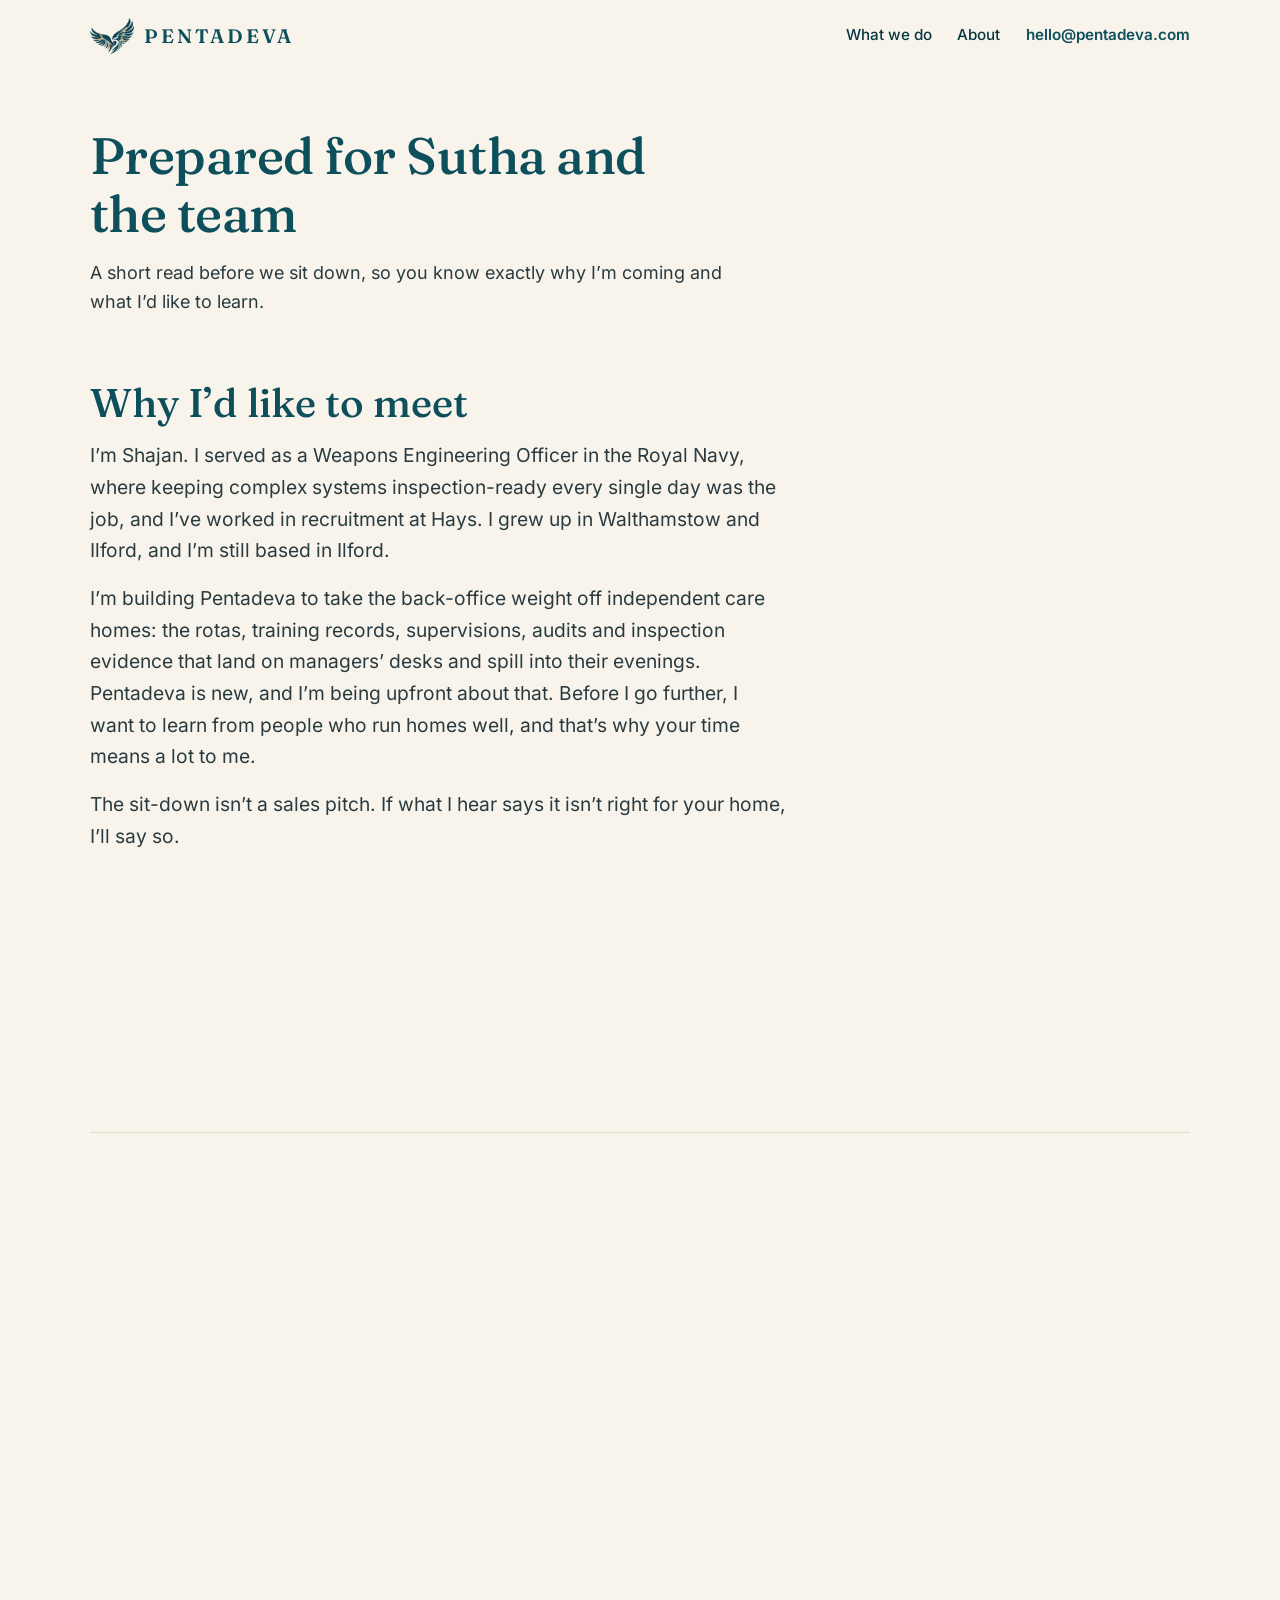
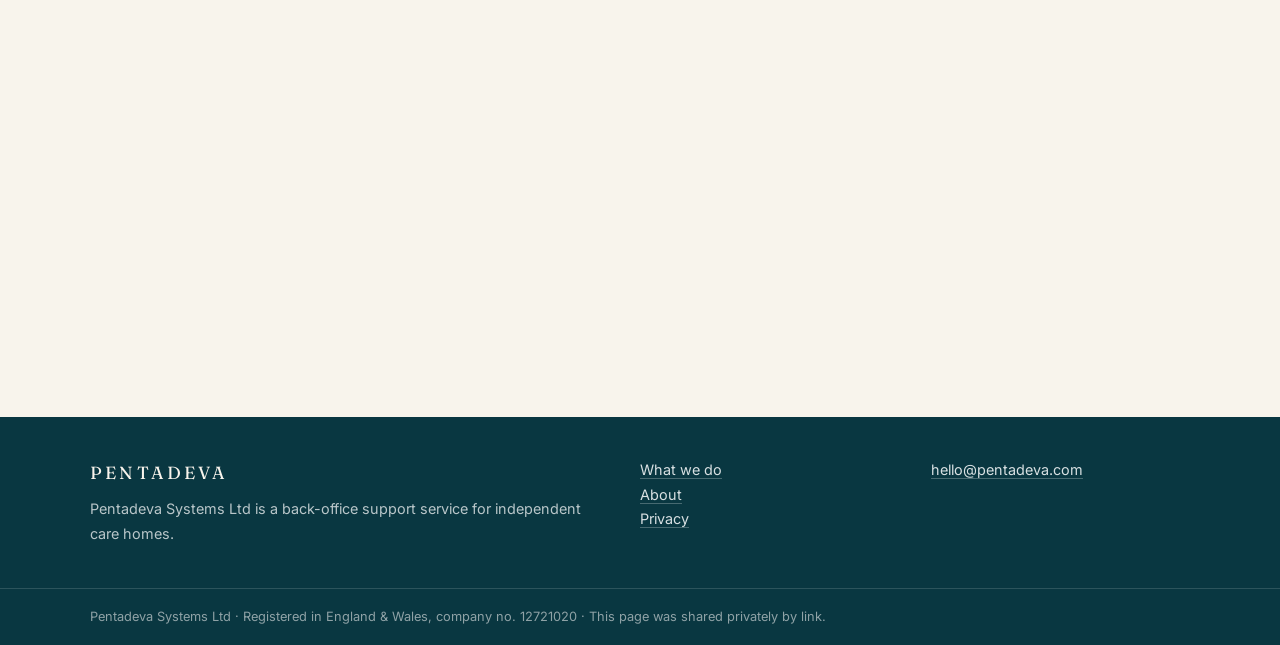
==== for/sutha/kent/index.html @ 7a6470bd "Move private briefing page to /for/sutha/kent Co-Authored-By: Claude Opus 5.5 <noreply@anthropic.com" ====
<!doctype html>
<html lang="en-GB">
<head>
<meta charset="utf-8">
<meta name="viewport" content="width=device-width, initial-scale=1">
<title>Pentadeva — prepared for Sutha and the team</title>
<meta name="robots" content="noindex, nofollow, noarchive">
<meta name="referrer" content="no-referrer">
<meta property="og:type" content="website">
<meta property="og:title" content="Pentadeva — prepared for Sutha and the team">
<meta property="og:description" content="What I'd like to talk through at our sit-down, and what it would look like for your home.">
<meta property="og:image" content="https://pentadeva.com/assets/og-image.png">
<link rel="icon" href="/assets/favicon.svg" type="image/svg+xml">
<link rel="stylesheet" href="/assets/site.css">
<script src="/assets/motion.js" defer></script>
<meta http-equiv="Content-Security-Policy" content="default-src 'self'; img-src 'self' data:; style-src 'self'; script-src 'self'; object-src 'none'; base-uri 'self'; form-action 'none'">
</head>
<body>
<a class="skip" href="#main">Skip to content</a>

<header>
  <a class="brand" href="/"><img src="/assets/logo.png" alt="Pentadeva wings emblem" width="44" height="36"><span>PENTADEVA</span></a>
  <nav aria-label="Main">
    <a href="/services" class="hide-s">What we do</a>
    <a href="/about" class="hide-s">About</a>
    <a class="tel" href="mailto:hello@pentadeva.com">hello@pentadeva.com</a>
  </nav>
</header>

<main id="main">
  <div class="page-head">
    <h1>Prepared for Sutha and the team</h1>
    <p class="sub">A short read before we sit down, so you know exactly why I&rsquo;m coming and what I&rsquo;d like to learn.</p>
  </div>

  <section>
    <h2>Why I&rsquo;d like to meet</h2>
    <p class="lede">I&rsquo;m Shajan. I served as a Weapons Engineering Officer in the Royal Navy, where keeping complex systems inspection-ready every single day was the job, and I&rsquo;ve worked in recruitment at Hays. I grew up in Walthamstow and Ilford, and I&rsquo;m still based in Ilford.</p>
    <p class="lede mt1">I&rsquo;m building Pentadeva to take the back-office weight off independent care homes: the rotas, training records, supervisions, audits and inspection evidence that land on managers&rsquo; desks and spill into their evenings. Pentadeva is new, and I&rsquo;m being upfront about that. Before I go further, I want to learn from people who run homes well, and that&rsquo;s why your time means a lot to me.</p>
    <p class="lede mt1">The sit-down isn&rsquo;t a sales pitch. If what I hear says it isn&rsquo;t right for your home, I&rsquo;ll say so.</p>
  </section>

  <section>
    <h2>What the sit-down looks like</h2>
    <p class="lede">About 45 minutes, at whichever branch suits you. Nothing to prepare, nothing to show me.</p>
    <div class="steps">
      <div class="step">
        <div>
          <h3>15 minutes: I listen</h3>
          <p>How a normal week really runs, where the admin goes, and what always ends up in the evenings.</p>
        </div>
        <img class="sart" src="/assets/ill/step-visit.svg" alt="" width="260" height="200">
      </div>
      <div class="step">
        <div>
          <h3>15 minutes: a quick health check</h3>
          <p>Ten honest questions on rotas, training, audits and CQC evidence, scored together. You keep the sheet.</p>
        </div>
        <img class="sart" src="/assets/ill/step-setup.svg" alt="" width="260" height="200">
      </div>
      <div class="step">
        <div>
          <h3>15 minutes: what help could look like</h3>
          <p>If it&rsquo;s useful, a simple picture of a three-month trial at one home, and what &ldquo;good&rdquo; would look like to you.</p>
        </div>
        <img class="sart" src="/assets/ill/step-rhythm.svg" alt="" width="260" height="200">
      </div>
    </div>
  </section>

  <section>
    <h2>What comes off the manager&rsquo;s desk</h2>
    <div class="outcomes">
      <div class="outcome">
        <img class="oicon" src="/assets/ill/icon-evenings.svg" alt="" width="200" height="200">
        <h3>Rotas and cover</h3>
        <p>Built and kept up to date, with gaps flagged early so agency costs don&rsquo;t creep up.</p>
      </div>
      <div class="outcome">
        <img class="oicon" src="/assets/ill/icon-team.svg" alt="" width="200" height="200">
        <h3>Training and supervisions</h3>
        <p>Every expiry tracked and chased before it lapses. Supervisions scheduled, recorded and filed.</p>
      </div>
      <div class="outcome">
        <img class="oicon" src="/assets/ill/icon-ready.svg" alt="" width="200" height="200">
        <h3>Audits and actions</h3>
        <p>Audits run on schedule, with every action chased to closure, which is what CQC&rsquo;s good-governance standard asks for.</p>
      </div>
      <div class="outcome">
        <img class="oicon" src="/assets/ill/icon-inbox.svg" alt="" width="200" height="200">
        <h3>Ready for the new CQC framework</h3>
        <p>CQC is moving from its 34 quality statements back to key lines of enquiry around the end of 2026. Evidence filed as you go means you&rsquo;re ready either way.</p>
      </div>
    </div>
  </section>

  <section>
    <h2>See what you&rsquo;d get each month</h2>
    <p class="lede">Here is a sample monthly report for a made-up home, so you can judge the work before we meet. It&rsquo;s clearly marked as a sample and uses no real home or person. The last page is the 15-minute health check.</p>
    <p class="lede mt1"><a href="sample-report.pdf">Open the sample report (PDF, 4 pages)</a></p>
  </section>

  <section>
    <h2>If you decide to try it</h2>
    <p class="lede">The first five homes are founding homes: <strong>&pound;99 a month for the first three months</strong> while we set everything up in person, then <strong>&pound;449 a month, locked for 12 months</strong>. The standard price afterwards is &pound;749 a month. No setup fee and no lock-in: you can cancel any time after 60 days. For a group with several branches, starting with one home and seeing the difference is exactly the point.</p>
    <p class="lede mt1">The main site shows the rest, including a calculator that compares the cost with the hours it saves: <a href="/">pentadeva.com</a>.</p>
  </section>

  <section>
    <h2>Thank you</h2>
    <p class="lede">I know how stretched a home gets when someone is off sick, so I&rsquo;m grateful you&rsquo;re making time at all. Any questions before we meet, just message me or email <a href="mailto:hello@pentadeva.com">hello@pentadeva.com</a>.</p>
    <p class="lede mt1">Shajan</p>
  </section>
</main>

<footer>
  <div class="foot-in">
    <div>
      <div class="wm">PENTADEVA</div>
      <p>Pentadeva Systems Ltd is a back-office support service for independent care homes.</p>
    </div>
    <div>
      <ul>
        <li><a href="/services">What we do</a></li>
        <li><a href="/about">About</a></li>
        <li><a href="/privacy">Privacy</a></li>
      </ul>
    </div>
    <div>
      <ul>
        <li><a href="mailto:hello@pentadeva.com">hello@pentadeva.com</a></li>
      </ul>
    </div>
  </div>
  <div class="foot-legal">
    <div>Pentadeva Systems Ltd · Registered in England &amp; Wales, company no. 12721020 · This page was shared privately by link.</div>
  </div>
</footer>

</body>
</html>
---- assets/site.css ----
/* ============================================================
   Pentadeva — pentadeva.com
   Design: "the letterhead, alive" — editorial professional
   services, not SaaS. Cream ground, teal structure, gold once.
   Fonts self-hosted. No third-party resources anywhere.
   ============================================================ */

/* ---------- fonts ---------- */
@font-face{font-family:'Fraunces';src:url('fonts/fraunces-latin-400-normal.woff2') format('woff2');font-weight:400;font-style:normal;font-display:swap}
@font-face{font-family:'Fraunces';src:url('fonts/fraunces-latin-500-normal.woff2') format('woff2');font-weight:500;font-style:normal;font-display:swap}
@font-face{font-family:'Fraunces';src:url('fonts/fraunces-latin-600-normal.woff2') format('woff2');font-weight:600;font-style:normal;font-display:swap}
@font-face{font-family:'Fraunces';src:url('fonts/fraunces-latin-400-italic.woff2') format('woff2');font-weight:400;font-style:italic;font-display:swap}
@font-face{font-family:'Inter';src:url('fonts/inter-latin-400-normal.woff2') format('woff2');font-weight:400;font-style:normal;font-display:swap}
@font-face{font-family:'Inter';src:url('fonts/inter-latin-500-normal.woff2') format('woff2');font-weight:500;font-style:normal;font-display:swap}
@font-face{font-family:'Inter';src:url('fonts/inter-latin-600-normal.woff2') format('woff2');font-weight:600;font-style:normal;font-display:swap}

/* ---------- tokens ---------- */
:root{
  --teal:#0E4F5C;
  --ink:#093741;
  --cream:#F8F4EC;
  --paper:#FFFDF8;
  --gold:#C8A24B;
  --gold-deep:#A98433;
  --sage:#7FA8A4;
  --body:#2A3B40;
  --rule:#E3DCCB;
  --serif:'Fraunces',Georgia,'Times New Roman',serif;
  --sans:'Inter',-apple-system,BlinkMacSystemFont,'Segoe UI',sans-serif;
  --measure:62ch;
  --pad:clamp(1.25rem,4vw,2.5rem);
}

*{margin:0;padding:0;box-sizing:border-box}
html{scroll-behavior:smooth}
@media (prefers-reduced-motion:reduce){
  html{scroll-behavior:auto}
  *,*::before,*::after{animation:none!important;transition:none!important}
}
body{
  font-family:var(--sans);
  font-size:1.0625rem;
  line-height:1.65;
  color:var(--body);
  background:var(--cream);
  -webkit-font-smoothing:antialiased;
}

/* ---------- typography ---------- */
h1,h2,h3{font-family:var(--serif);color:var(--teal);line-height:1.12;font-weight:500}
h1{font-size:clamp(2.4rem,6vw,4.4rem);letter-spacing:-.01em}
h2{font-size:clamp(1.7rem,3.4vw,2.5rem);margin-bottom:.9rem}
h3{font-size:clamp(1.18rem,2vw,1.45rem);font-weight:600;margin-bottom:.4rem}
p{max-width:var(--measure)}
a{color:var(--teal)}
::selection{background:var(--gold);color:var(--ink)}

/* ---------- skip link & focus ---------- */
.skip{position:absolute;left:-9999px;top:0;background:var(--ink);color:var(--cream);padding:.6rem 1rem;z-index:99}
.skip:focus{left:0}
a:focus-visible,button:focus-visible{outline:3px solid var(--gold);outline-offset:3px;border-radius:2px}

/* ---------- header ---------- */
header{
  display:flex;align-items:center;justify-content:space-between;
  padding:1.1rem var(--pad);
  max-width:1180px;margin:0 auto;
}
.brand{display:flex;align-items:center;gap:.65rem;text-decoration:none}
.brand img{width:44px;height:auto}
.brand span{font-family:var(--serif);font-weight:600;font-size:1.22rem;letter-spacing:.14em;color:var(--teal)}
nav{display:flex;gap:1.6rem;align-items:center}
nav a{font-size:.95rem;font-weight:500;text-decoration:none;color:var(--ink);padding:.25rem 0;border-bottom:2px solid transparent;transition:border-color .18s}
nav a:hover,nav a[aria-current]{border-bottom-color:var(--gold)}
nav a.tel{color:var(--teal);font-weight:600}
@media(max-width:700px){nav{gap:1rem}nav a.hide-s{display:none}}

/* ---------- hero: the letter ---------- */
.hero{max-width:1180px;margin:0 auto;padding:clamp(1.5rem,4vw,3.5rem) var(--pad) clamp(2.5rem,6vw,5rem)}
.letter{
  position:relative;
  background:var(--paper);
  border:1px solid var(--rule);
  border-radius:3px;
  box-shadow:0 1px 2px rgba(9,55,65,.05),0 12px 40px -12px rgba(9,55,65,.18);
  padding:clamp(2rem,5.5vw,4.5rem) clamp(1.4rem,6vw,5rem) clamp(2.2rem,5vw,4rem);
  overflow:hidden;
}
.letter::after{ /* paper grain, pure css */
  content:"";position:absolute;inset:0;pointer-events:none;opacity:.5;
  background-image:radial-gradient(rgba(14,79,92,.025) 1px,transparent 1px);
  background-size:7px 7px;
}
.letter-head{display:flex;align-items:center;gap:1rem;margin-bottom:clamp(1.6rem,4vw,3rem)}
.letter-head img{width:clamp(56px,7vw,78px);height:auto}
.letter-head .wm{font-family:var(--serif);font-weight:600;letter-spacing:.2em;color:var(--teal);font-size:clamp(1rem,1.8vw,1.35rem)}
.letter-head .tag{font-size:.72rem;letter-spacing:.18em;color:var(--sage);margin-top:.2rem}
.gold-rule{height:2px;background:linear-gradient(90deg,var(--gold) 0%,var(--gold) 100%);border:none;margin:0 0 clamp(1.6rem,4vw,2.6rem);transform-origin:left center}
.hero h1{max-width:13ch}
.hero .sub{margin-top:1.3rem;font-size:clamp(1.05rem,1.6vw,1.25rem);max-width:56ch;color:var(--body)}
.hero .sub strong{color:var(--teal);font-weight:600}
.cta-row{display:flex;gap:.9rem;flex-wrap:wrap;margin-top:2rem;align-items:center}
.btn{display:inline-block;text-decoration:none;font-weight:600;font-size:1.02rem;
  padding:.85rem 1.5rem;border-radius:3px;transition:transform .15s,box-shadow .15s,background .15s}
.btn-gold{background:var(--gold);color:var(--ink);box-shadow:0 2px 0 var(--gold-deep)}
.btn-gold:hover{transform:translateY(-1px);box-shadow:0 3px 0 var(--gold-deep)}
.btn-ghost{border:1.5px solid var(--teal);color:var(--teal)}
.btn-ghost:hover{background:var(--teal);color:var(--cream)}
.hero .ps{margin-top:2.2rem;font-family:var(--serif);font-style:italic;color:var(--teal);font-size:1.05rem}

/* hero load sequence */
.rise{opacity:0;transform:translateY(14px);animation:rise .7s cubic-bezier(.2,.6,.2,1) forwards}
.d1{animation-delay:.1s}.d2{animation-delay:.28s}.d3{animation-delay:.46s}.d4{animation-delay:.64s}.d5{animation-delay:.82s}
@keyframes rise{to{opacity:1;transform:none}}
.draw{transform:scaleX(0);animation:draw 1s .5s cubic-bezier(.65,0,.35,1) forwards}
@keyframes draw{to{transform:scaleX(1)}}
@media (prefers-reduced-motion:reduce){.rise,.draw{opacity:1;transform:none}}

/* ---------- sections ---------- */
section{max-width:1180px;margin:0 auto;padding:clamp(2.2rem,5vw,4rem) var(--pad)}
.lede{font-size:clamp(1.05rem,1.6vw,1.2rem);max-width:58ch}

/* outcomes */
.outcomes{display:grid;grid-template-columns:repeat(auto-fit,minmax(250px,1fr));gap:1.6rem;margin-top:2rem}
.outcome{border-top:2px solid var(--teal);padding-top:1rem}
.outcome h3{color:var(--teal)}
.outcome p{font-size:.98rem}

/* steps — a true sequence */
.steps{counter-reset:step;margin-top:1.8rem;border-top:1px solid var(--rule)}
.step{display:grid;grid-template-columns:minmax(52px,72px) 1fr;gap:1rem;padding:1.5rem 0;border-bottom:1px solid var(--rule)}
.step::before{counter-increment:step;content:counter(step);
  font-family:var(--serif);font-size:2rem;color:var(--gold-deep);line-height:1}
.step h3{margin-bottom:.3rem}
.step p{font-size:1rem}

/* founding offer */
.offer{background:var(--ink);color:#EAE4D6;border-radius:6px;padding:clamp(1.8rem,4.5vw,3.2rem)}
.offer h2{color:var(--cream)}
.offer .scarce{color:var(--gold);font-family:var(--serif);font-style:italic;font-size:1.08rem;margin-bottom:1.6rem}
.ladder{display:grid;grid-template-columns:repeat(auto-fit,minmax(215px,1fr));gap:1.1rem;margin:1.4rem 0 1.5rem}
.rung{border:1px solid rgba(200,162,75,.5);border-radius:4px;padding:1.1rem 1.2rem;background:rgba(255,255,255,.04)}
.rung .price{font-family:var(--serif);font-size:2rem;color:#fff}
.rung .price span{font-size:.95rem;color:var(--sage)}
.rung p{font-size:.9rem;color:#D8D2C2;margin-top:.45rem;max-width:none}
.offer .small{font-size:.92rem;color:#CFC8B6;max-width:70ch}
.offer a{color:var(--gold)}

/* founder */
.founder{display:grid;grid-template-columns:minmax(220px,340px) 1fr;gap:clamp(1.5rem,4vw,3.5rem);align-items:start}
@media(max-width:820px){.founder{grid-template-columns:1fr}}
.founder-card{background:var(--paper);border:1px solid var(--rule);border-radius:4px;padding:2rem;text-align:center}
.founder-card img{width:70%;max-width:220px;height:auto;margin:0 auto 1rem}
.founder-card .name{font-family:var(--serif);font-weight:600;color:var(--teal);font-size:1.2rem}
.founder-card .role{font-size:.9rem;color:var(--sage);margin-top:.2rem}
.founder p + p{margin-top:1rem}
.founder .quiet{font-size:.95rem;color:#5A6A6E}

/* areas */
.areas p{max-width:66ch}
.areas .boroughs{margin-top:1rem;font-family:var(--serif);font-size:clamp(1.1rem,2.2vw,1.5rem);color:var(--teal);line-height:1.8;max-width:none}

/* footer */
footer{background:var(--ink);color:#B9C6C9;margin-top:3rem}
.foot-in{max-width:1180px;margin:0 auto;padding:2.6rem var(--pad);display:grid;grid-template-columns:2fr 1fr 1fr;gap:2rem}
@media(max-width:760px){.foot-in{grid-template-columns:1fr}}
footer .wm{font-family:var(--serif);letter-spacing:.18em;color:var(--cream);font-size:1.1rem;margin-bottom:.6rem}
footer p,footer li{font-size:.9rem;line-height:1.7}
footer ul{list-style:none}
footer a{color:#D8E0E2;text-decoration:none;border-bottom:1px solid rgba(216,224,226,.3)}
footer a:hover{color:var(--gold)}
.foot-legal{border-top:1px solid rgba(185,198,201,.2)}
.foot-legal div{max-width:1180px;margin:0 auto;padding:1.1rem var(--pad);font-size:.8rem;color:#8FA2A6}

/* ---------- inner pages ---------- */
.page-head{max-width:1180px;margin:0 auto;padding:clamp(2rem,5vw,3.5rem) var(--pad) 0}
.page-head h1{font-size:clamp(2rem,4.5vw,3.2rem);max-width:18ch}
.page-head .sub{margin-top:1rem;font-size:1.12rem;max-width:58ch}
.svc{border-top:1px solid var(--rule)}
.svc h2{max-width:20ch}
.svc ul{margin:1rem 0 0 1.2rem;max-width:62ch}
.svc li{margin-bottom:.5rem}
.faq details{border-bottom:1px solid var(--rule);padding:1rem 0}
.faq summary{font-family:var(--serif);font-size:1.15rem;color:var(--teal);cursor:pointer;font-weight:500}
.faq details p{margin-top:.7rem}
.contact-big{font-family:var(--serif);font-size:clamp(1.6rem,4vw,2.6rem);color:var(--teal);line-height:1.5}
.contact-big a{text-decoration:none;border-bottom:2px solid var(--gold)}

/* ---------- motion enhancement (set by assets/motion.js; absent = fully static) ---------- */
.motion .r{opacity:0;transform:translateY(16px);transition:opacity .65s cubic-bezier(.2,.6,.2,1),transform .65s cubic-bezier(.2,.6,.2,1)}
.motion .r.in{opacity:1;transform:none}
.motion .hero .letter{transition:transform .4s cubic-bezier(.2,.6,.2,1);will-change:transform}
.motion .btn{transition:transform .22s cubic-bezier(.2,.6,.2,1),box-shadow .15s,background .15s,color .15s}
@media (prefers-reduced-motion:reduce){.motion .r{opacity:1;transform:none}}
.mt1{margin-top:1rem}.mt2{margin-top:2rem}.mt25{margin-top:2.5rem}

/* ---------- illustrations ---------- */
.float-wrap{position:absolute;z-index:0;pointer-events:none}
.float-wrap img{width:100%;height:auto;display:block;filter:drop-shadow(0 14px 22px rgba(9,55,65,.14));transform:rotate(var(--rot,0deg))}
.fw1{top:-30px;right:-18px;width:150px}.fw1 img{--rot:8deg}
.fw2{bottom:-46px;left:-30px;width:172px}.fw2 img{--rot:-7deg}
.fw3{top:34%;right:-54px;width:118px}.fw3 img{--rot:14deg}
@media(max-width:1240px){.fw2,.fw3{display:none}.fw1{right:8px;top:-24px;width:104px}}
.letter{z-index:1}
.motion .float-wrap img{animation:bob 7s ease-in-out infinite alternate}
.motion .fw2 img{animation-delay:1.6s}
.motion .fw3 img{animation-delay:3.2s}
@keyframes bob{from{transform:rotate(var(--rot,0deg)) translateY(-5px)}to{transform:rotate(var(--rot,0deg)) translateY(7px)}}
@media (prefers-reduced-motion:reduce){.motion .float-wrap img{animation:none}}
.oicon{width:84px;height:84px;display:block;margin-bottom:.9rem}
.step{grid-template-columns:minmax(52px,72px) 1fr minmax(120px,160px);align-items:center}
.sart{width:100%;max-width:160px;justify-self:end}
@media(max-width:700px){.step{grid-template-columns:minmax(44px,56px) 1fr}.sart{display:none}}
.map-wrap{margin-top:2.2rem;max-width:860px}
.map-wrap img{width:100%;height:auto;display:block;filter:drop-shadow(0 18px 30px rgba(9,55,65,.10))}
.founder-card .emblem{width:100%;max-width:300px;margin:0 auto .6rem}
.svc-row{display:flex;align-items:center;gap:1.1rem;flex-wrap:wrap}
.svc-row img{width:56px;height:56px;object-fit:contain;flex:none}
.motion [data-tilt]{transition:transform .4s cubic-bezier(.2,.6,.2,1);will-change:transform}
.motion [data-para]{will-change:transform}

/* ---------- cost calculator ---------- */
.calc-grid{display:grid;grid-template-columns:1.1fr 1fr;gap:clamp(1.5rem,4vw,3.2rem);margin-top:2rem;align-items:start}
@media(max-width:820px){.calc-grid{grid-template-columns:1fr}}
.calc-in label{display:flex;justify-content:space-between;align-items:baseline;gap:1rem;font-weight:600;color:var(--ink);font-size:1rem;margin-top:1.4rem}
.calc-in label:first-child{margin-top:0}
.calc-in output{font-family:var(--serif);font-size:1.35rem;color:var(--teal);white-space:nowrap}
.calc-in input[type=range]{width:100%;margin:.7rem 0 .2rem;accent-color:var(--gold);height:1.6rem;cursor:pointer}
.calc-note{font-size:.88rem;color:#5A6A6E;margin-top:1.4rem;max-width:56ch}
.calc-out{background:var(--paper);border:1px solid var(--rule);border-radius:6px;padding:clamp(1.4rem,3vw,2.2rem);box-shadow:0 12px 40px -18px rgba(9,55,65,.25)}
.calc-big > span{display:block;font-family:var(--serif);font-size:clamp(2.6rem,6vw,3.8rem);color:var(--teal);line-height:1.05}
.calc-big small{display:block;font-size:.95rem;color:#5A6A6E;margin-top:.4rem}
.calc-row{display:flex;justify-content:space-between;align-items:baseline;gap:1rem;border-top:1px solid var(--rule);padding:.8rem 0;margin-top:.2rem}
.calc-big + .calc-row{margin-top:1.2rem}
.calc-row b{font-family:var(--serif);font-size:1.4rem;color:var(--ink)}
.calc-row.gold b{color:var(--gold-deep)}
.calc-verdict{font-family:var(--serif);font-style:italic;color:var(--teal);margin-top:.6rem}

/* ---------- people frames (Lusion-style: media card + floating brand shards) ---------- */
.pframe{position:relative;margin:0}
.pf-media{position:relative;overflow:hidden;border-radius:18px;aspect-ratio:16/9;background:var(--ink);box-shadow:0 30px 60px -30px rgba(9,55,65,.45)}
.pf-media img,.pf-media video{position:absolute;inset:0;width:100%;height:100%;object-fit:cover;transform:scale(1.1)}
.frag{position:absolute;z-index:2;pointer-events:none;filter:drop-shadow(0 12px 18px rgba(9,55,65,.28))}
.pframe figcaption{margin-top:1.1rem}
.pf-tags{display:block;font-size:.78rem;letter-spacing:.14em;color:var(--sage);font-weight:600}
.pf-title{display:block;font-family:var(--serif);font-size:clamp(1.5rem,3.4vw,2.4rem);color:var(--ink);line-height:1.15;margin-top:.35rem}
.pf-title::before{content:"\2192";color:var(--gold-deep);margin-right:.6em}
.people{max-width:1180px;margin:0 auto;padding:clamp(1rem,3vw,2rem) var(--pad)}
.people-2 .pf-media{aspect-ratio:4/3}
.people-2{display:grid;grid-template-columns:1fr 1fr;gap:clamp(1.6rem,4vw,3rem);margin-top:2.4rem}
@media(max-width:760px){.people-2{grid-template-columns:1fr}.frag.hide-s{display:none}}
.f-tl{top:-26px;left:-22px;width:64px}.f-tr{top:-34px;right:6%;width:92px}
.f-br{bottom:22%;right:-30px;width:110px}.f-bl{bottom:18%;left:-34px;width:84px}
.f-mid{top:38%;left:46%;width:46px;opacity:.95}
.motion .frag,.motion .pf-media img,.motion .pf-media video{will-change:transform}
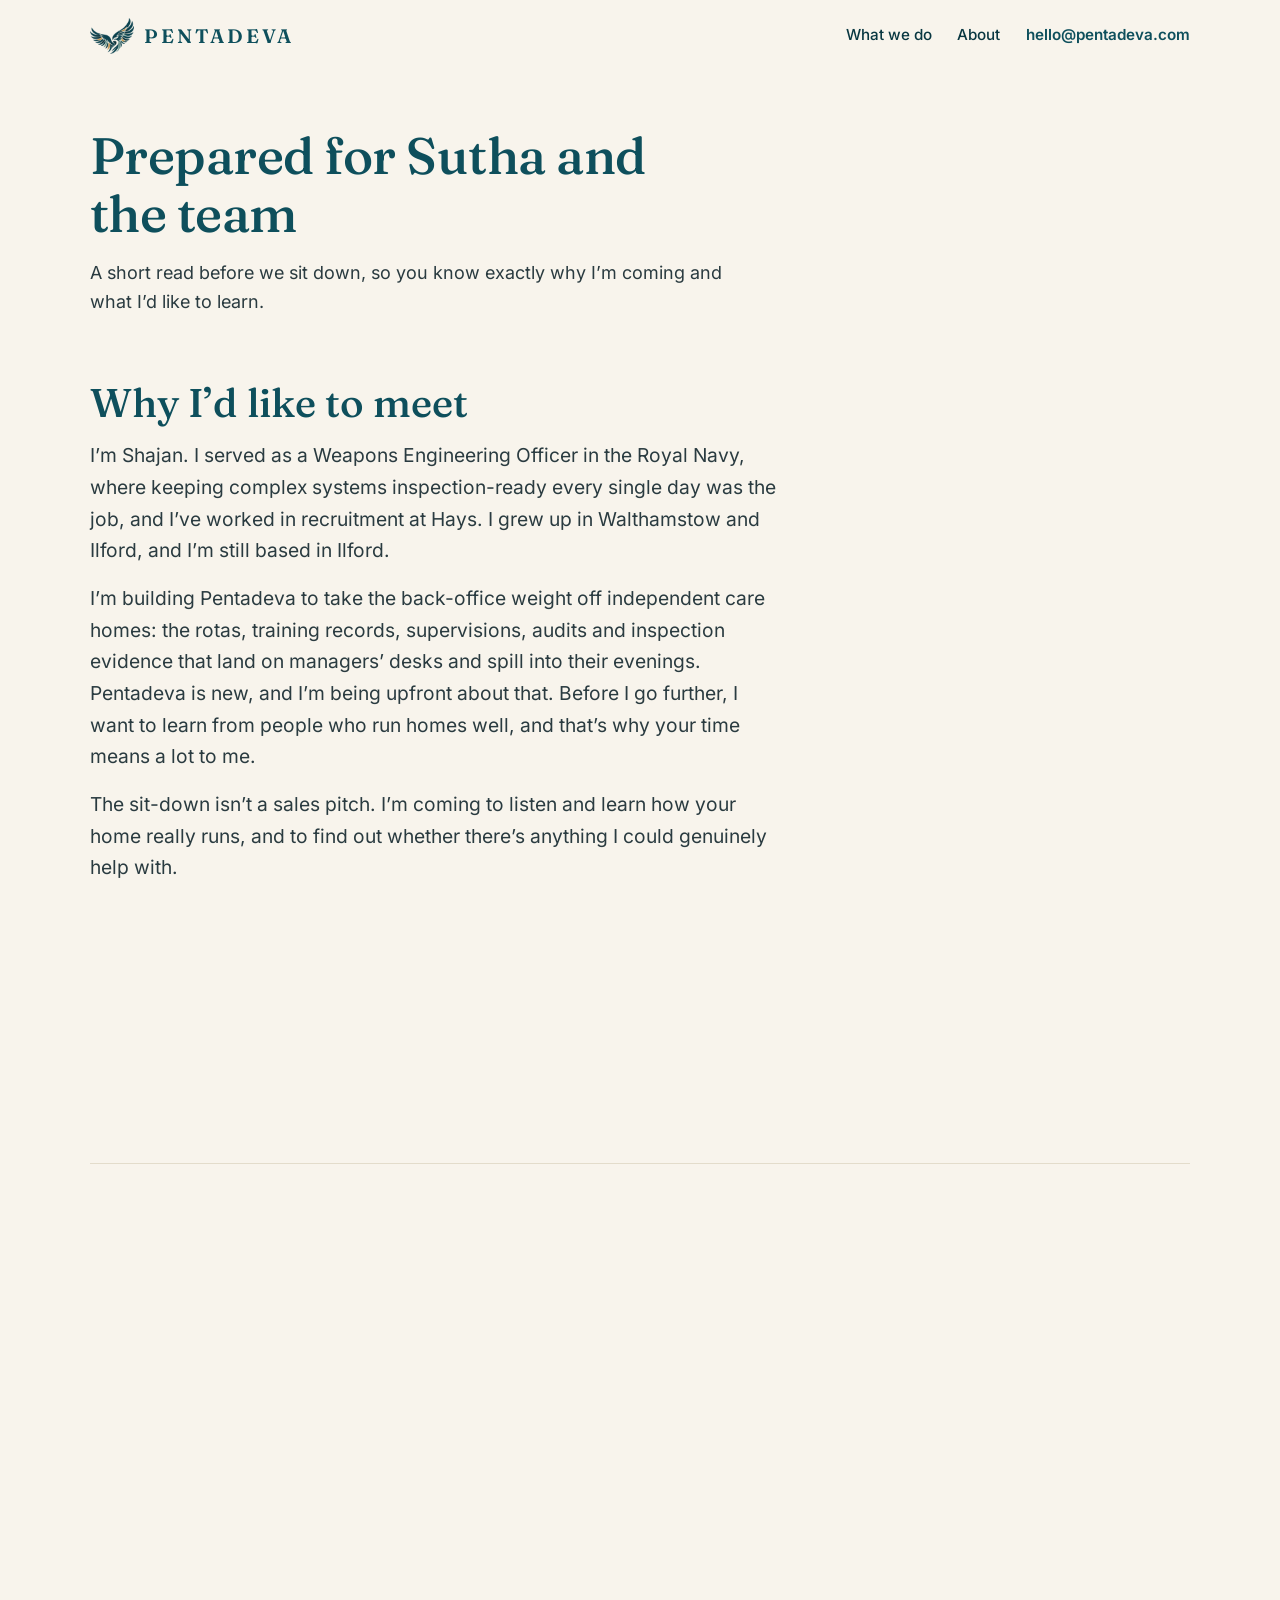
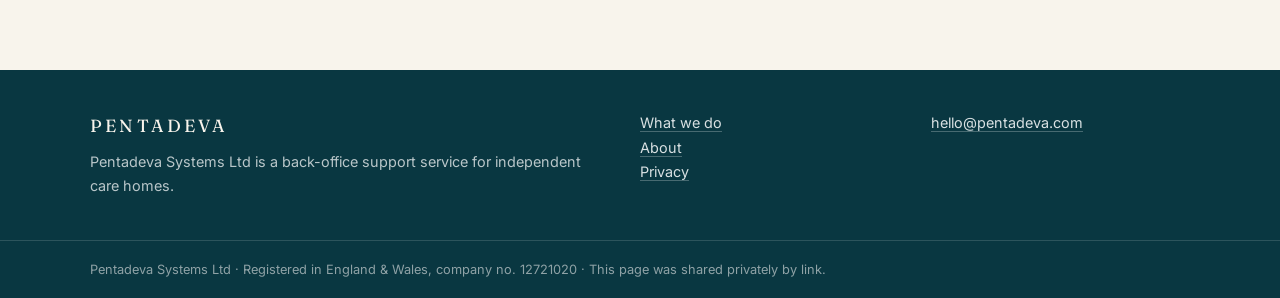
==== commit 2e396f70: "Kent briefing page: remove pricing, frame as listening visit Co-Authored-By: Claude Opus 5.5 <norepl" ====
--- a/for/sutha/kent/index.html
+++ b/for/sutha/kent/index.html
@@ -37,7 +37,7 @@
     <h2>Why I&rsquo;d like to meet</h2>
     <p class="lede">I&rsquo;m Shajan. I served as a Weapons Engineering Officer in the Royal Navy, where keeping complex systems inspection-ready every single day was the job, and I&rsquo;ve worked in recruitment at Hays. I grew up in Walthamstow and Ilford, and I&rsquo;m still based in Ilford.</p>
     <p class="lede mt1">I&rsquo;m building Pentadeva to take the back-office weight off independent care homes: the rotas, training records, supervisions, audits and inspection evidence that land on managers&rsquo; desks and spill into their evenings. Pentadeva is new, and I&rsquo;m being upfront about that. Before I go further, I want to learn from people who run homes well, and that&rsquo;s why your time means a lot to me.</p>
-    <p class="lede mt1">The sit-down isn&rsquo;t a sales pitch. If what I hear says it isn&rsquo;t right for your home, I&rsquo;ll say so.</p>
+    <p class="lede mt1">The sit-down isn&rsquo;t a sales pitch. I&rsquo;m coming to listen and learn how your home really runs, and to find out whether there&rsquo;s anything I could genuinely help with.</p>
   </section>
 
   <section>
@@ -60,8 +60,8 @@
       </div>
       <div class="step">
         <div>
-          <h3>15 minutes: what help could look like</h3>
-          <p>If it&rsquo;s useful, a simple picture of a three-month trial at one home, and what &ldquo;good&rdquo; would look like to you.</p>
+          <h3>15 minutes: your thoughts</h3>
+          <p>What you&rsquo;d want from help like this, if anything, and what I&rsquo;ve missed. Your feedback shapes what I build.</p>
         </div>
         <img class="sart" src="/assets/ill/step-rhythm.svg" alt="" width="260" height="200">
       </div>
@@ -69,7 +69,8 @@
   </section>
 
   <section>
-    <h2>What comes off the manager&rsquo;s desk</h2>
+    <h2>What I&rsquo;m building</h2>
+    <p class="lede">A service that takes four kinds of work off a manager&rsquo;s desk:</p>
     <div class="outcomes">
       <div class="outcome">
         <img class="oicon" src="/assets/ill/icon-evenings.svg" alt="" width="200" height="200">
@@ -95,20 +96,14 @@
   </section>
 
   <section>
-    <h2>See what you&rsquo;d get each month</h2>
-    <p class="lede">Here is a sample monthly report for a made-up home, so you can judge the work before we meet. It&rsquo;s clearly marked as a sample and uses no real home or person. The last page is the 15-minute health check.</p>
+    <h2>An example of the work</h2>
+    <p class="lede">So you can picture it, here is a sample monthly report for a made-up home. It&rsquo;s clearly marked as a sample and uses no real home or person. The last page is the 15-minute health check.</p>
     <p class="lede mt1"><a href="sample-report.pdf">Open the sample report (PDF, 4 pages)</a></p>
   </section>
 
   <section>
-    <h2>If you decide to try it</h2>
-    <p class="lede">The first five homes are founding homes: <strong>&pound;99 a month for the first three months</strong> while we set everything up in person, then <strong>&pound;449 a month, locked for 12 months</strong>. The standard price afterwards is &pound;749 a month. No setup fee and no lock-in: you can cancel any time after 60 days. For a group with several branches, starting with one home and seeing the difference is exactly the point.</p>
-    <p class="lede mt1">The main site shows the rest, including a calculator that compares the cost with the hours it saves: <a href="/">pentadeva.com</a>.</p>
-  </section>
-
-  <section>
     <h2>Thank you</h2>
-    <p class="lede">I know how stretched a home gets when someone is off sick, so I&rsquo;m grateful you&rsquo;re making time at all. Any questions before we meet, just message me or email <a href="mailto:hello@pentadeva.com">hello@pentadeva.com</a>.</p>
+    <p class="lede">I know how stretched a home gets when someone is off sick, so I&rsquo;m grateful you&rsquo;re making time at all. If you&rsquo;re curious, the main site at <a href="/">pentadeva.com</a> shows more of what I&rsquo;m building. Any questions before we meet, just message me or email <a href="mailto:hello@pentadeva.com">hello@pentadeva.com</a>.</p>
     <p class="lede mt1">Shajan</p>
   </section>
 </main>
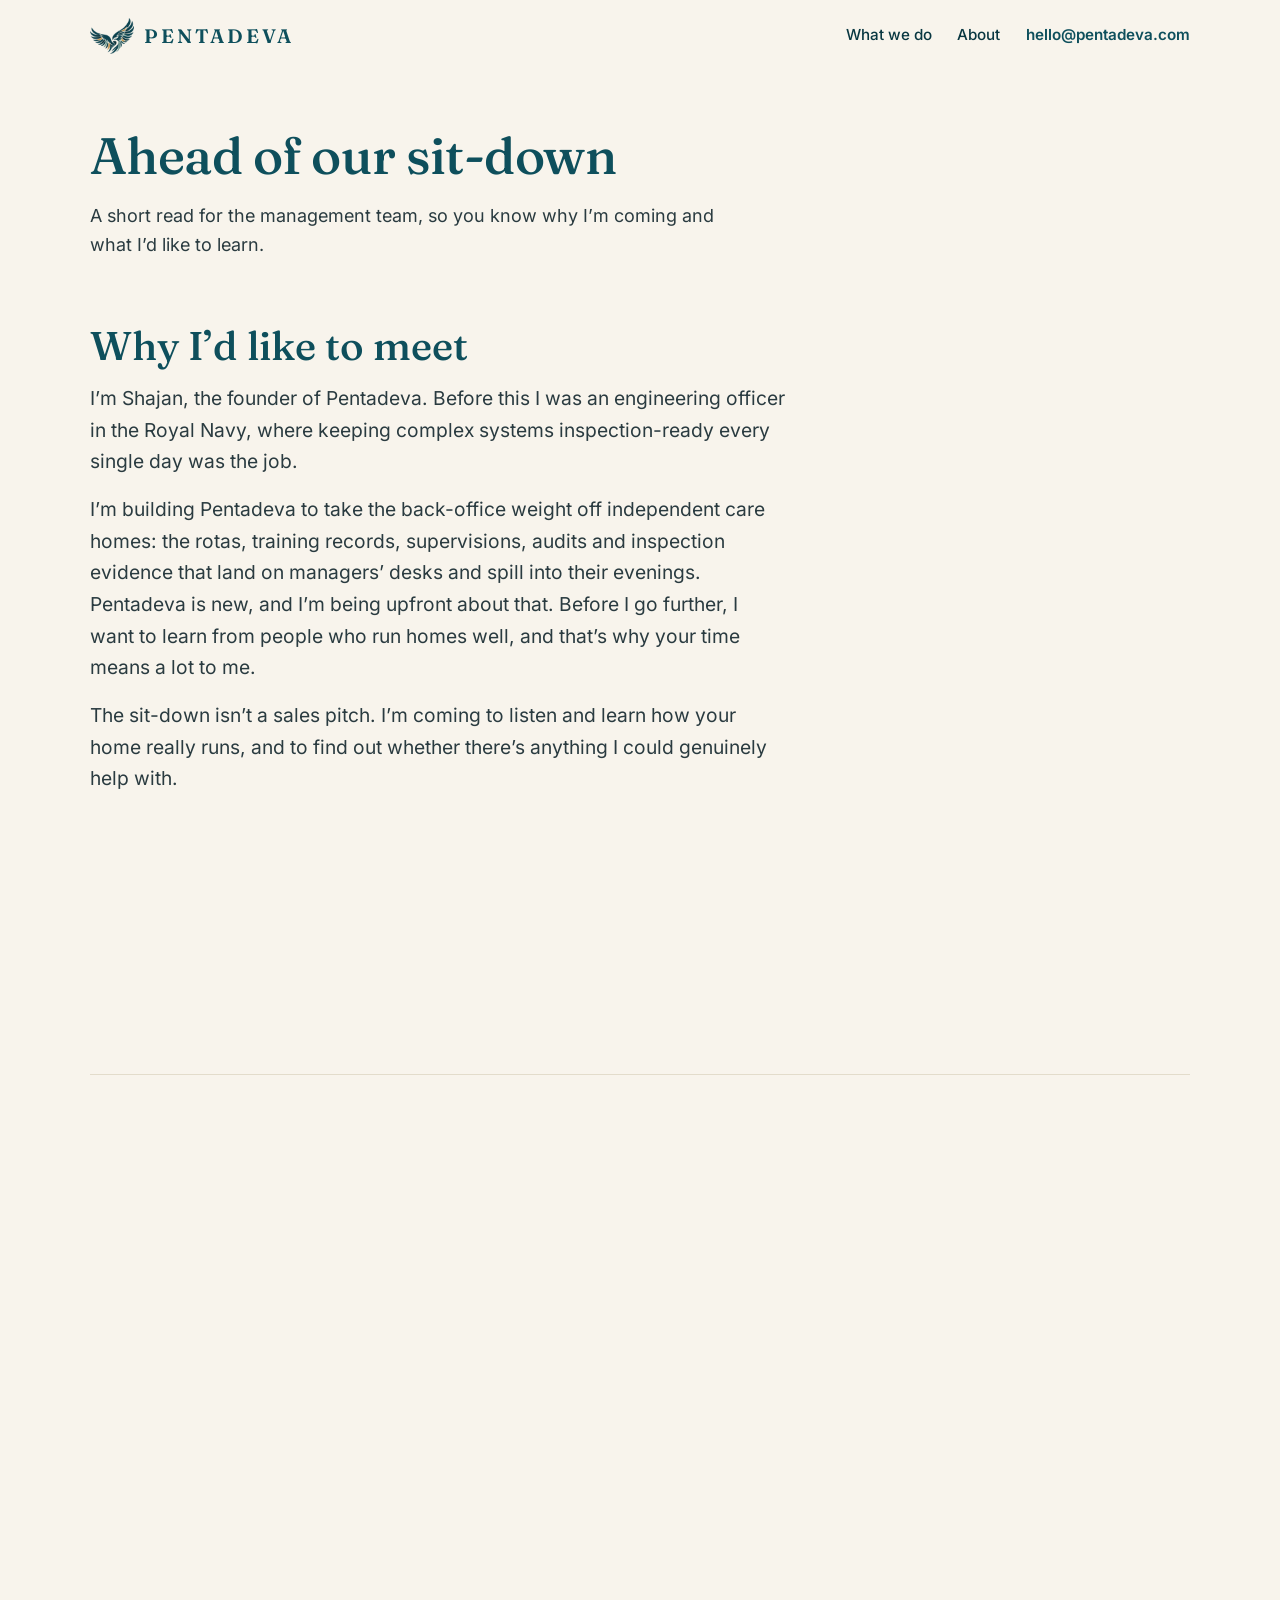
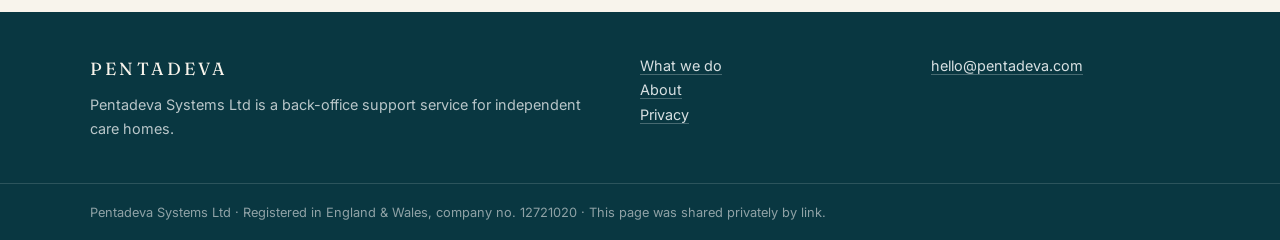
==== commit f45117de: "Kent briefing page: address the manager, keep bio generic Co-Authored-By: Claude Opus 5.5 <noreply@a" ====
--- a/for/sutha/kent/index.html
+++ b/for/sutha/kent/index.html
@@ -3,12 +3,12 @@
 <head>
 <meta charset="utf-8">
 <meta name="viewport" content="width=device-width, initial-scale=1">
-<title>Pentadeva — prepared for Sutha and the team</title>
+<title>Pentadeva — ahead of our sit-down</title>
 <meta name="robots" content="noindex, nofollow, noarchive">
 <meta name="referrer" content="no-referrer">
 <meta property="og:type" content="website">
-<meta property="og:title" content="Pentadeva — prepared for Sutha and the team">
-<meta property="og:description" content="What I'd like to talk through at our sit-down, and what it would look like for your home.">
+<meta property="og:title" content="Pentadeva — ahead of our sit-down">
+<meta property="og:description" content="Why I'm coming, what I'd like to learn, and what I'm building.">
 <meta property="og:image" content="https://pentadeva.com/assets/og-image.png">
 <link rel="icon" href="/assets/favicon.svg" type="image/svg+xml">
 <link rel="stylesheet" href="/assets/site.css">
@@ -29,13 +29,13 @@
 
 <main id="main">
   <div class="page-head">
-    <h1>Prepared for Sutha and the team</h1>
-    <p class="sub">A short read before we sit down, so you know exactly why I&rsquo;m coming and what I&rsquo;d like to learn.</p>
+    <h1>Ahead of our sit-down</h1>
+    <p class="sub">A short read for the management team, so you know why I&rsquo;m coming and what I&rsquo;d like to learn.</p>
   </div>
 
   <section>
     <h2>Why I&rsquo;d like to meet</h2>
-    <p class="lede">I&rsquo;m Shajan. I served as a Weapons Engineering Officer in the Royal Navy, where keeping complex systems inspection-ready every single day was the job, and I&rsquo;ve worked in recruitment at Hays. I grew up in Walthamstow and Ilford, and I&rsquo;m still based in Ilford.</p>
+    <p class="lede">I&rsquo;m Shajan, the founder of Pentadeva. Before this I was an engineering officer in the Royal Navy, where keeping complex systems inspection-ready every single day was the job.</p>
     <p class="lede mt1">I&rsquo;m building Pentadeva to take the back-office weight off independent care homes: the rotas, training records, supervisions, audits and inspection evidence that land on managers&rsquo; desks and spill into their evenings. Pentadeva is new, and I&rsquo;m being upfront about that. Before I go further, I want to learn from people who run homes well, and that&rsquo;s why your time means a lot to me.</p>
     <p class="lede mt1">The sit-down isn&rsquo;t a sales pitch. I&rsquo;m coming to listen and learn how your home really runs, and to find out whether there&rsquo;s anything I could genuinely help with.</p>
   </section>
@@ -103,7 +103,7 @@
 
   <section>
     <h2>Thank you</h2>
-    <p class="lede">I know how stretched a home gets when someone is off sick, so I&rsquo;m grateful you&rsquo;re making time at all. If you&rsquo;re curious, the main site at <a href="/">pentadeva.com</a> shows more of what I&rsquo;m building. Any questions before we meet, just message me or email <a href="mailto:hello@pentadeva.com">hello@pentadeva.com</a>.</p>
+    <p class="lede">I know how stretched a home gets when someone is off sick, so I&rsquo;m grateful you&rsquo;re making time at all, and thank you to Sutha for arranging it. If you&rsquo;re curious, the main site at <a href="/">pentadeva.com</a> shows more of what I&rsquo;m building. Any questions before we meet, just message me or email <a href="mailto:hello@pentadeva.com">hello@pentadeva.com</a>.</p>
     <p class="lede mt1">Shajan</p>
   </section>
 </main>
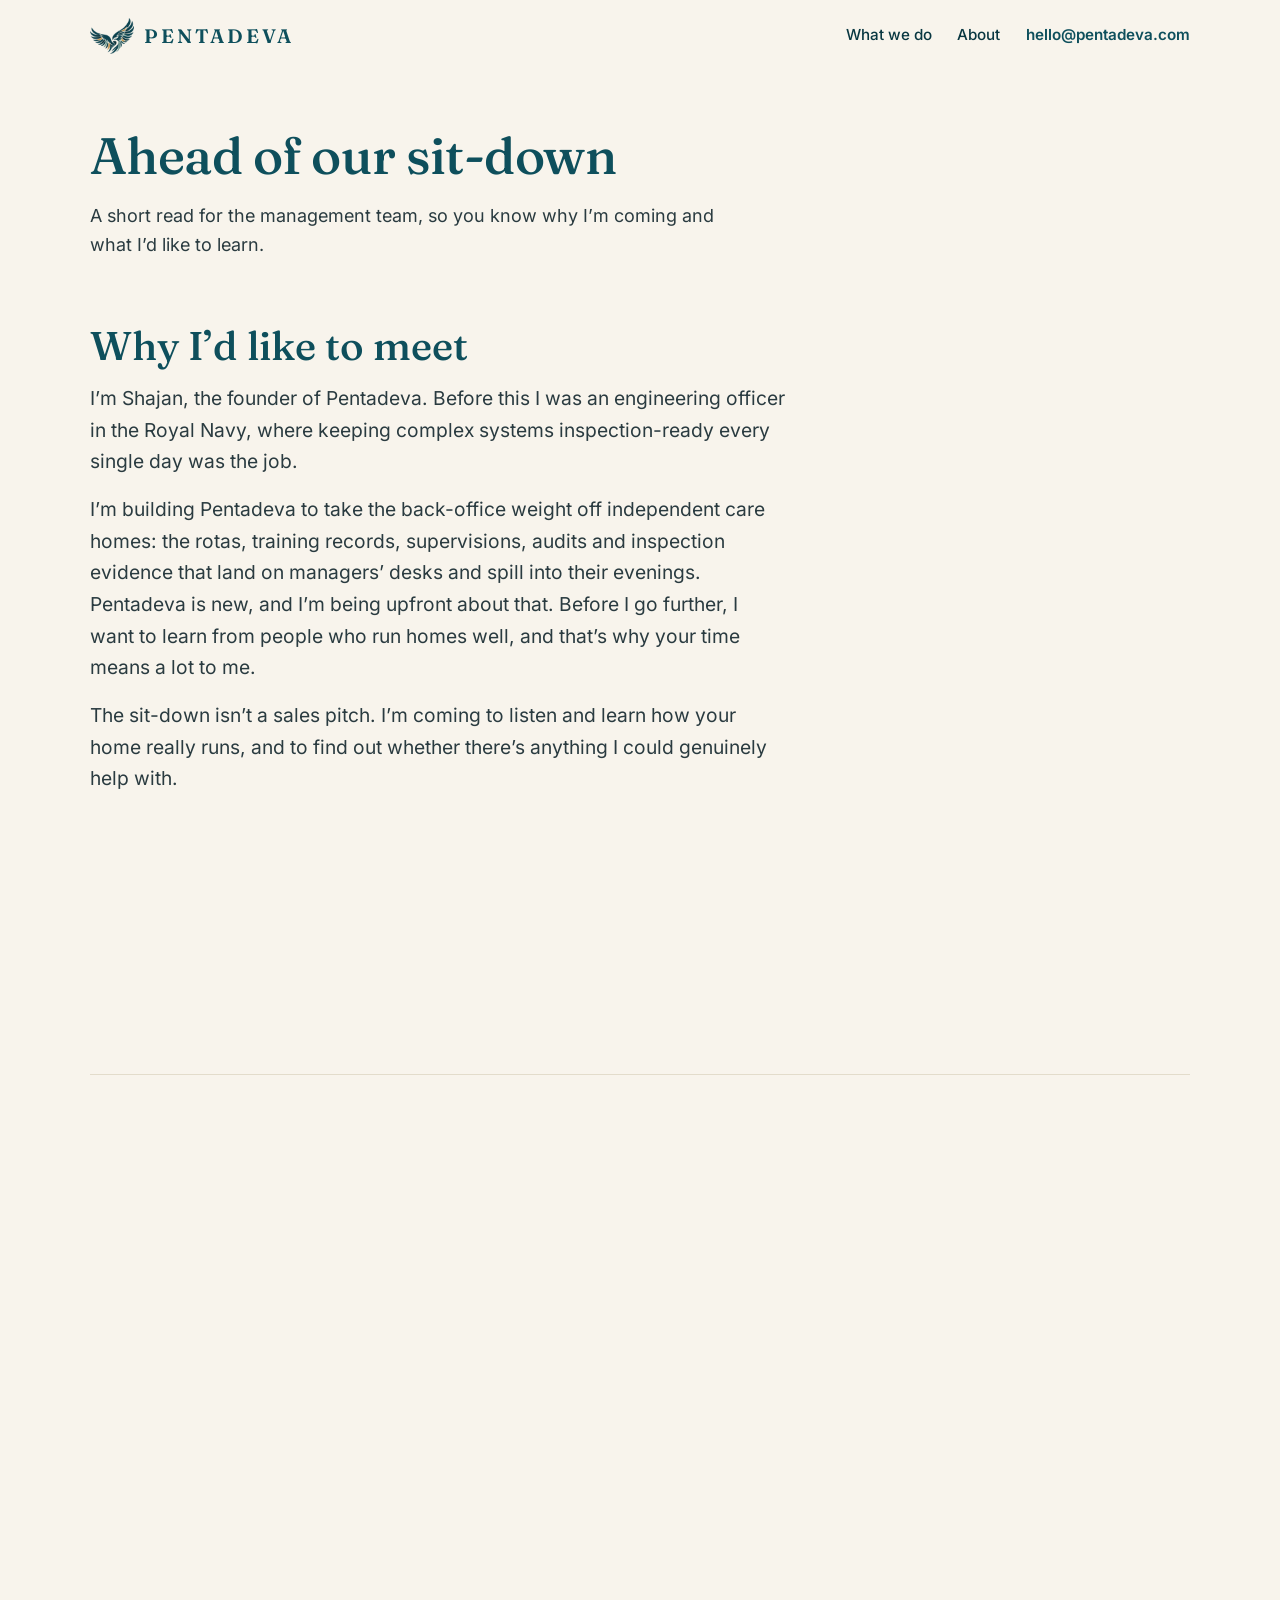
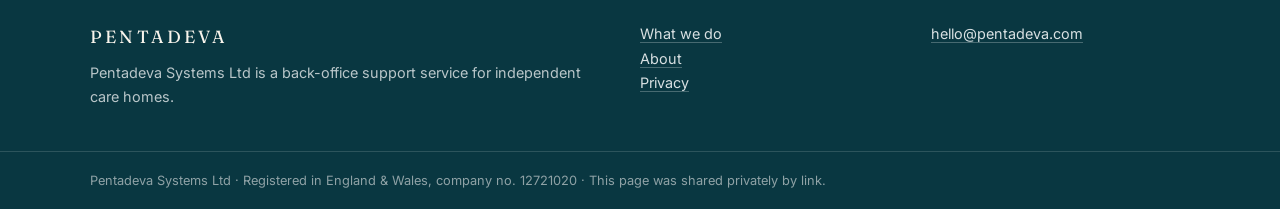
==== commit 77f62403: "Kent page: contact by email Co-Authored-By: Claude Opus 5.5 <noreply@anthropic.com> Claude-Session: " ====
--- a/for/sutha/kent/index.html
+++ b/for/sutha/kent/index.html
@@ -103,7 +103,7 @@
 
   <section>
     <h2>Thank you</h2>
-    <p class="lede">I know how stretched a home gets when someone is off sick, so I&rsquo;m grateful you&rsquo;re making time at all, and thank you to Sutha for arranging it. If you&rsquo;re curious, the main site at <a href="/">pentadeva.com</a> shows more of what I&rsquo;m building. Any questions before we meet, just message me or email <a href="mailto:hello@pentadeva.com">hello@pentadeva.com</a>.</p>
+    <p class="lede">I know how stretched a home gets when someone is off sick, so I&rsquo;m grateful you&rsquo;re making time at all, and thank you to Sutha for arranging it. If you&rsquo;re curious, the main site at <a href="/">pentadeva.com</a> shows more of what I&rsquo;m building. Any questions before we meet, just email <a href="mailto:hello@pentadeva.com">hello@pentadeva.com</a>.</p>
     <p class="lede mt1">Shajan</p>
   </section>
 </main>
